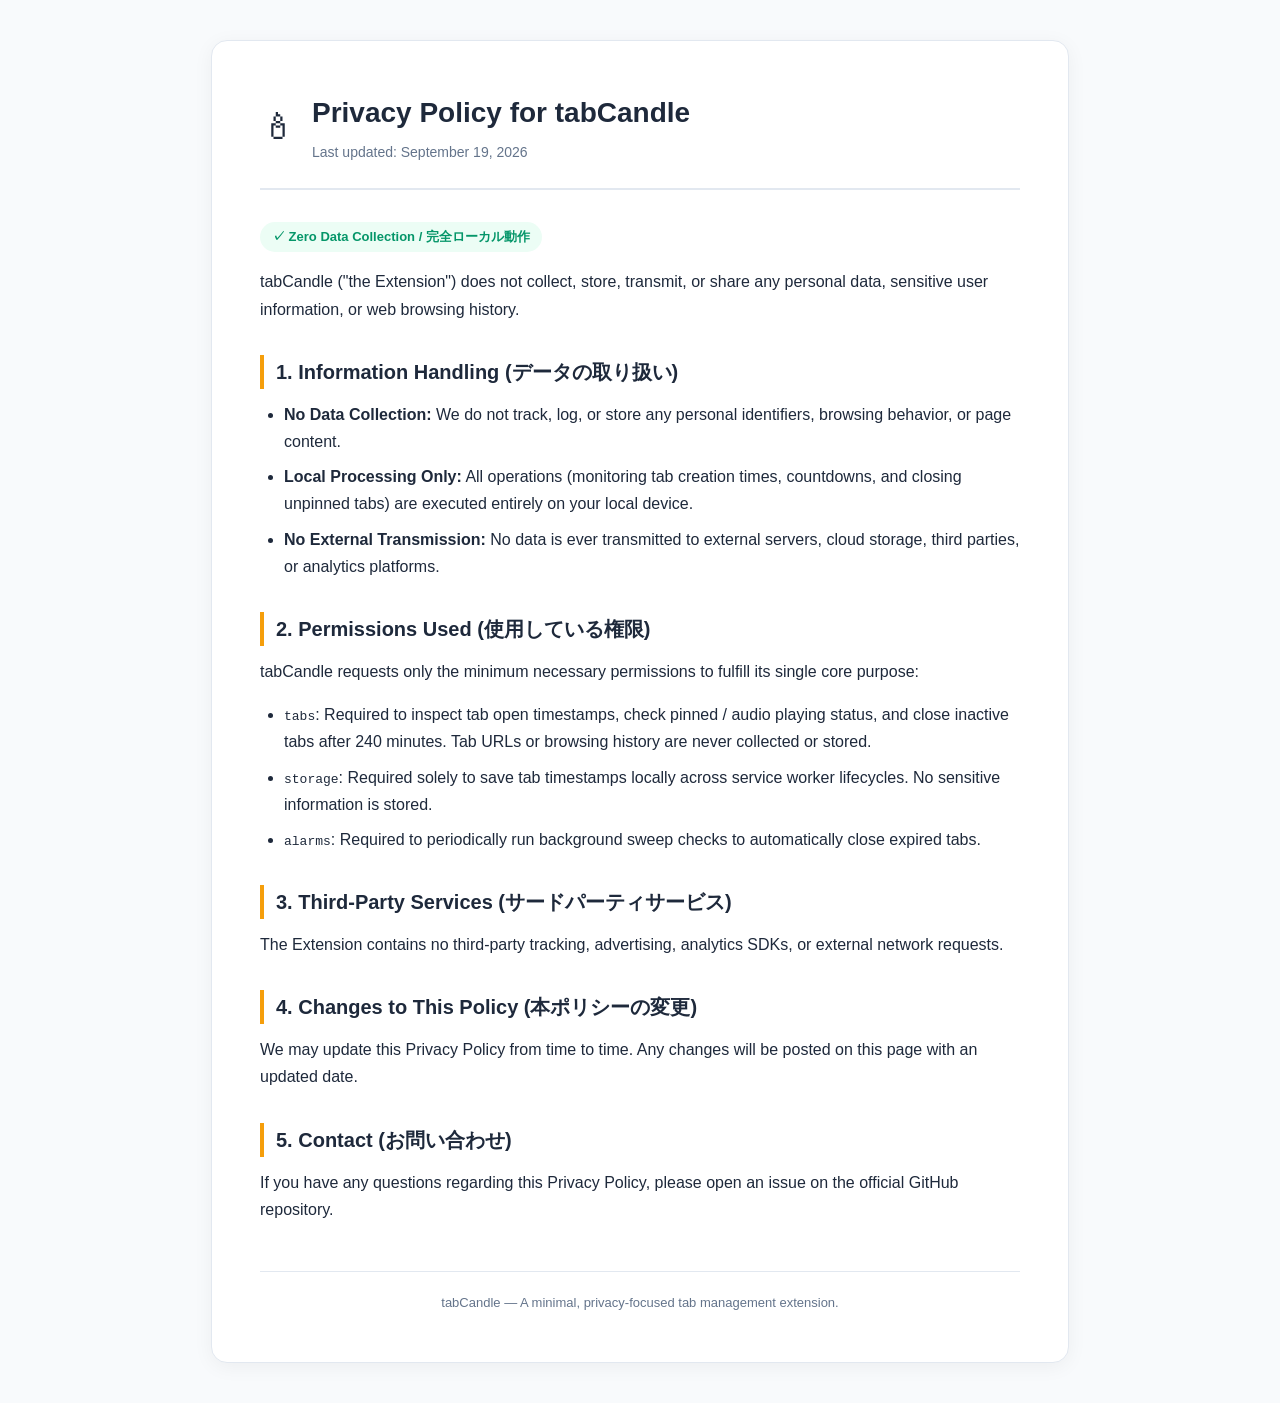
==== docs/index.html @ 3903515b "feat: release v2.3.0 and add privacy policy for GitHub Pages" ====
<!DOCTYPE html>
<html lang="ja">
<head>
  <meta charset="UTF-8">
  <meta name="viewport" content="width=device-width, initial-scale=1.0">
  <title>Privacy Policy - tabCandle</title>
  <style>
    :root {
      --bg: #f8fafc;
      --card-bg: #ffffff;
      --text-main: #1e293b;
      --text-muted: #64748b;
      --primary: #f59e0b;
      --border: #e2e8f0;
    }
    @media (prefers-color-scheme: dark) {
      :root {
        --bg: #0f172a;
        --card-bg: #1e293b;
        --text-main: #f8fafc;
        --text-muted: #94a3b8;
        --border: #334155;
      }
    }
    body {
      font-family: -apple-system, BlinkMacSystemFont, "Segoe UI", Roboto, "Helvetica Neue", Arial, sans-serif;
      line-height: 1.7;
      color: var(--text-main);
      background-color: var(--bg);
      margin: 0;
      padding: 40px 20px;
    }
    .container {
      max-width: 760px;
      margin: 0 auto;
      background: var(--card-bg);
      padding: 48px;
      border-radius: 16px;
      box-shadow: 0 4px 20px rgba(0, 0, 0, 0.05);
      border: 1px solid var(--border);
    }
    .header {
      display: flex;
      align-items: center;
      gap: 16px;
      border-bottom: 2px solid var(--border);
      padding-bottom: 24px;
      margin-bottom: 32px;
    }
    .header .icon {
      font-size: 36px;
    }
    .header h1 {
      margin: 0;
      font-size: 28px;
      font-weight: 700;
    }
    .date {
      color: var(--text-muted);
      font-size: 14px;
      margin-top: 4px;
    }
    h2 {
      font-size: 20px;
      margin-top: 32px;
      margin-bottom: 12px;
      border-left: 4px solid var(--primary);
      padding-left: 12px;
    }
    p, ul {
      margin: 0 0 16px 0;
    }
    ul {
      padding-left: 24px;
    }
    li {
      margin-bottom: 8px;
    }
    .badge {
      display: inline-block;
      background: #ecfdf5;
      color: #059669;
      padding: 4px 12px;
      border-radius: 9999px;
      font-size: 13px;
      font-weight: 600;
      margin-bottom: 16px;
    }
    footer {
      margin-top: 48px;
      border-top: 1px solid var(--border);
      padding-top: 20px;
      color: var(--text-muted);
      font-size: 13px;
      text-align: center;
    }
  </style>
</head>
<body>
  <div class="container">
    <div class="header">
      <div class="icon">🕯</div>
      <div>
        <h1>Privacy Policy for tabCandle</h1>
        <div class="date">Last updated: September 19, 2026</div>
      </div>
    </div>

    <div class="badge">✓ Zero Data Collection / 完全ローカル動作</div>

    <p>
      tabCandle ("the Extension") does not collect, store, transmit, or share any personal data, sensitive user information, or web browsing history.
    </p>

    <h2>1. Information Handling (データの取り扱い)</h2>
    <ul>
      <li><strong>No Data Collection:</strong> We do not track, log, or store any personal identifiers, browsing behavior, or page content.</li>
      <li><strong>Local Processing Only:</strong> All operations (monitoring tab creation times, countdowns, and closing unpinned tabs) are executed entirely on your local device.</li>
      <li><strong>No External Transmission:</strong> No data is ever transmitted to external servers, cloud storage, third parties, or analytics platforms.</li>
    </ul>

    <h2>2. Permissions Used (使用している権限)</h2>
    <p>tabCandle requests only the minimum necessary permissions to fulfill its single core purpose:</p>
    <ul>
      <li><code>tabs</code>: Required to inspect tab open timestamps, check pinned / audio playing status, and close inactive tabs after 240 minutes. Tab URLs or browsing history are never collected or stored.</li>
      <li><code>storage</code>: Required solely to save tab timestamps locally across service worker lifecycles. No sensitive information is stored.</li>
      <li><code>alarms</code>: Required to periodically run background sweep checks to automatically close expired tabs.</li>
    </ul>

    <h2>3. Third-Party Services (サードパーティサービス)</h2>
    <p>The Extension contains no third-party tracking, advertising, analytics SDKs, or external network requests.</p>

    <h2>4. Changes to This Policy (本ポリシーの変更)</h2>
    <p>We may update this Privacy Policy from time to time. Any changes will be posted on this page with an updated date.</p>

    <h2>5. Contact (お問い合わせ)</h2>
    <p>If you have any questions regarding this Privacy Policy, please open an issue on the official GitHub repository.</p>

    <footer>
      tabCandle — A minimal, privacy-focused tab management extension.
    </footer>
  </div>
</body>
</html>
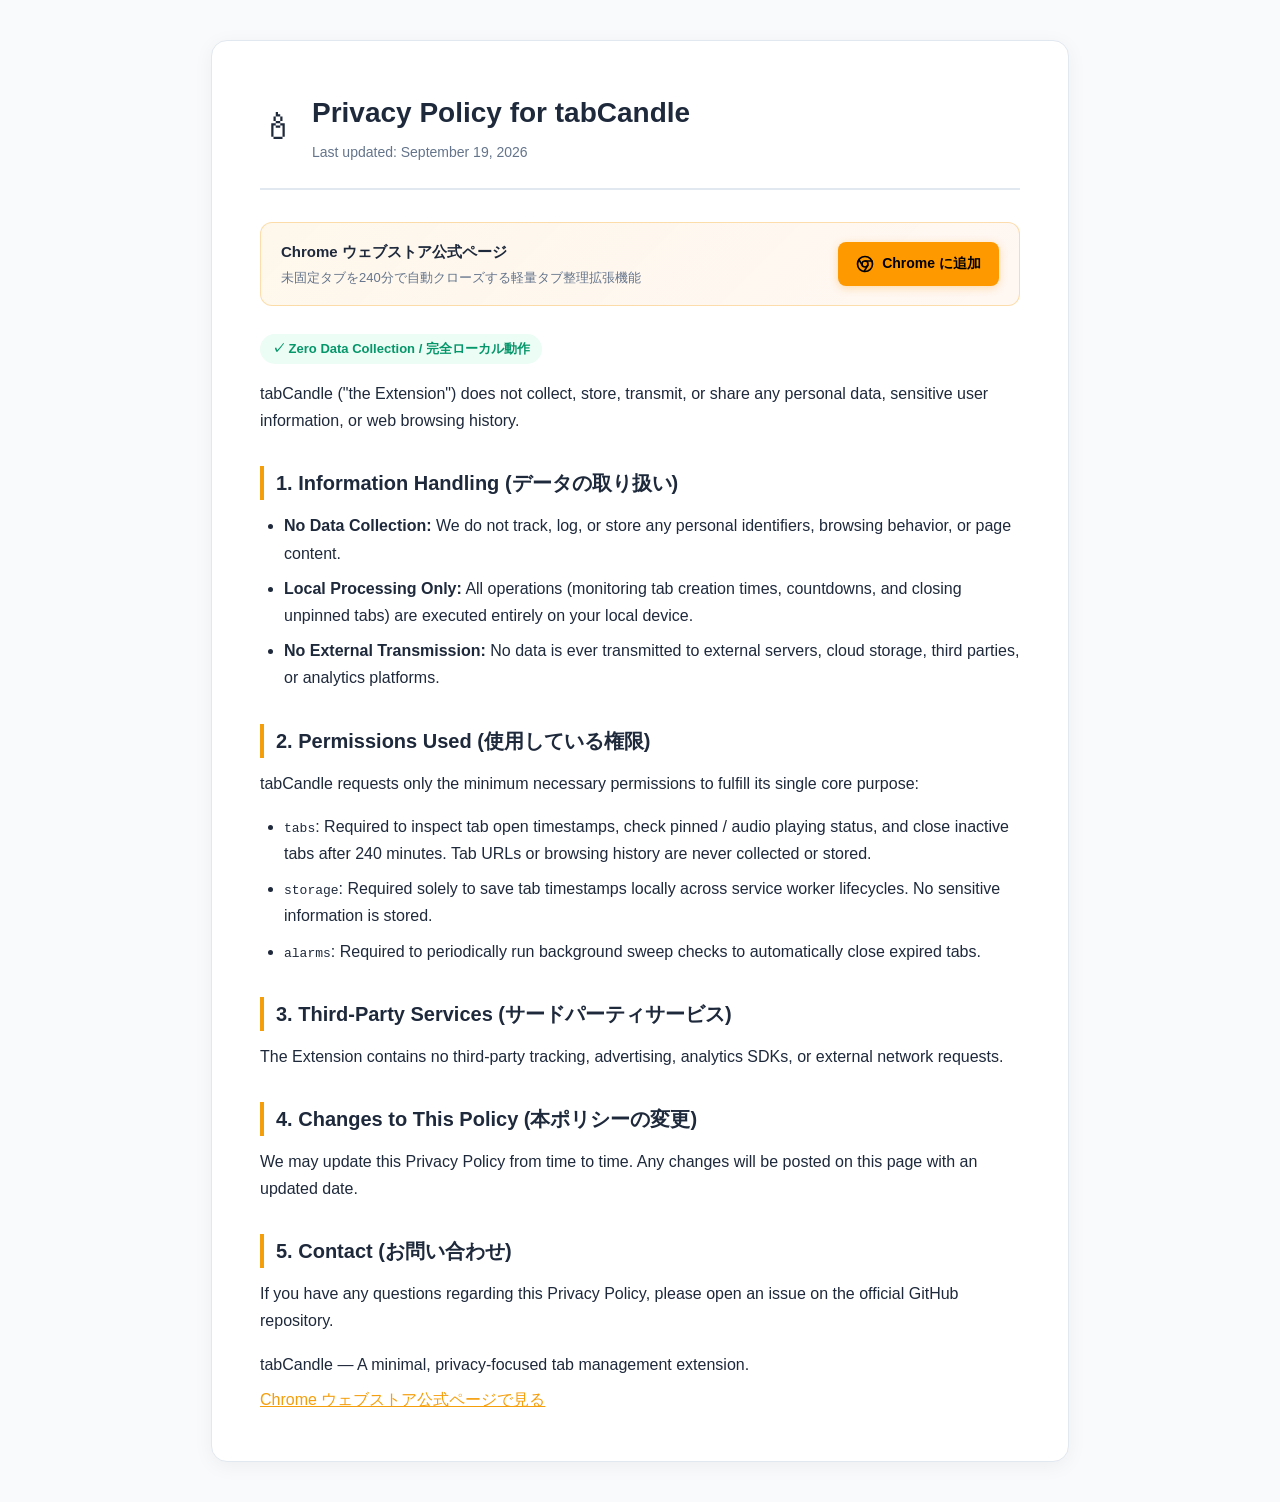
==== commit ebcf41c9: "feat: add Chrome Web Store link to GitHub Pages and README" ====
--- a/docs/index.html
+++ b/docs/index.html
@@ -86,13 +86,66 @@
       font-weight: 600;
       margin-bottom: 16px;
     }
-    footer {
-      margin-top: 48px;
-      border-top: 1px solid var(--border);
-      padding-top: 20px;
+    .store-banner {
+      display: flex;
+      align-items: center;
+      justify-content: space-between;
+      gap: 16px;
+      background: linear-gradient(135deg, rgba(245, 158, 11, 0.08), rgba(255, 102, 0, 0.05));
+      border: 1px solid rgba(245, 158, 11, 0.3);
+      border-radius: 12px;
+      padding: 16px 20px;
+      margin-bottom: 28px;
+    }
+    .store-banner-text {
+      display: flex;
+      flex-direction: column;
+      gap: 2px;
+    }
+    .store-banner-title {
+      font-size: 15px;
+      font-weight: 700;
+      color: var(--text-main);
+    }
+    .store-banner-sub {
+      font-size: 13px;
       color: var(--text-muted);
-      font-size: 13px;
-      text-align: center;
+    }
+    .store-btn {
+      display: inline-flex;
+      align-items: center;
+      gap: 8px;
+      background-color: #ff9900;
+      color: #000000;
+      text-decoration: none;
+      font-size: 14px;
+      font-weight: 700;
+      padding: 10px 18px;
+      border-radius: 8px;
+      white-space: nowrap;
+      transition: all 0.2s ease;
+      box-shadow: 0 2px 8px rgba(255, 153, 0, 0.3);
+    }
+    .store-btn:hover {
+      background-color: #ffaa22;
+      transform: translateY(-1px);
+      box-shadow: 0 4px 12px rgba(255, 153, 0, 0.4);
+    }
+    .footer-link {
+      color: var(--primary);
+      text-decoration: underline;
+      display: inline-block;
+      margin-top: 8px;
+    }
+    @media (max-width: 600px) {
+      .store-banner {
+        flex-direction: column;
+        align-items: flex-start;
+      }
+      .store-btn {
+        width: 100%;
+        justify-content: center;
+      }
     }
   </style>
 </head>
@@ -106,6 +159,17 @@
       </div>
     </div>
 
+    <div class="store-banner">
+      <div class="store-banner-text">
+        <div class="store-banner-title">Chrome ウェブストア公式ページ</div>
+        <div class="store-banner-sub">未固定タブを240分で自動クローズする軽量タブ整理拡張機能</div>
+      </div>
+      <a href="https://chromewebstore.google.com/detail/tabcandle/eghieefcaocdlamkpefmemmbepdgkdac" target="_blank" rel="noopener noreferrer" class="store-btn">
+        <svg width="18" height="18" viewBox="0 0 24 24" fill="none" stroke="currentColor" stroke-width="2.2" stroke-linecap="round" stroke-linejoin="round"><circle cx="12" cy="12" r="10"/><circle cx="12" cy="12" r="4"/><line x1="21.17" y1="8" x2="12" y2="8"/><line x1="3.95" y1="6.06" x2="8.54" y2="14"/><line x1="10.88" y1="21.94" x2="15.46" y2="14"/></svg>
+        Chrome に追加
+      </a>
+    </div>
+
     <div class="badge">✓ Zero Data Collection / 完全ローカル動作</div>
 
     <p>
@@ -137,7 +201,10 @@
     <p>If you have any questions regarding this Privacy Policy, please open an issue on the official GitHub repository.</p>
 
     <footer>
-      tabCandle — A minimal, privacy-focused tab management extension.
+      tabCandle — A minimal, privacy-focused tab management extension.<br>
+      <a href="https://chromewebstore.google.com/detail/tabcandle/eghieefcaocdlamkpefmemmbepdgkdac" target="_blank" rel="noopener noreferrer" class="footer-link">
+        Chrome ウェブストア公式ページで見る
+      </a>
     </footer>
   </div>
 </body>
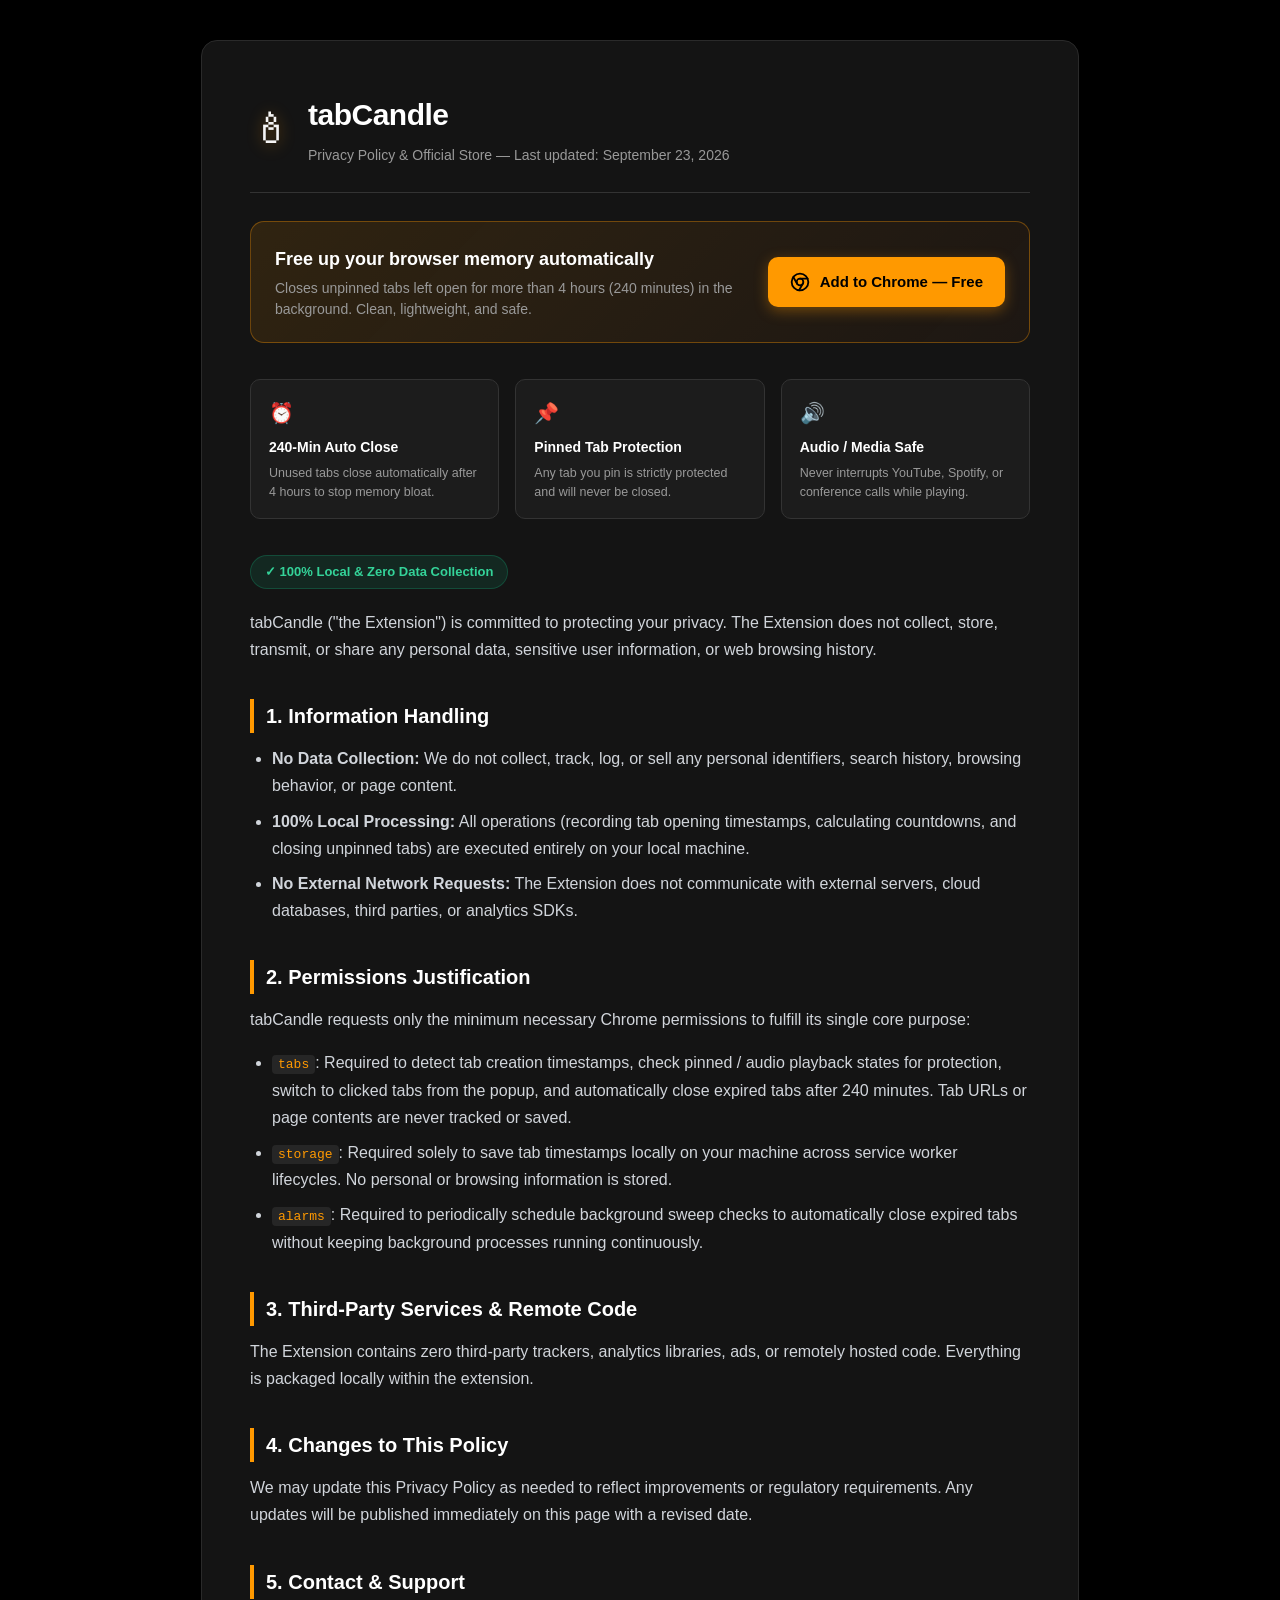
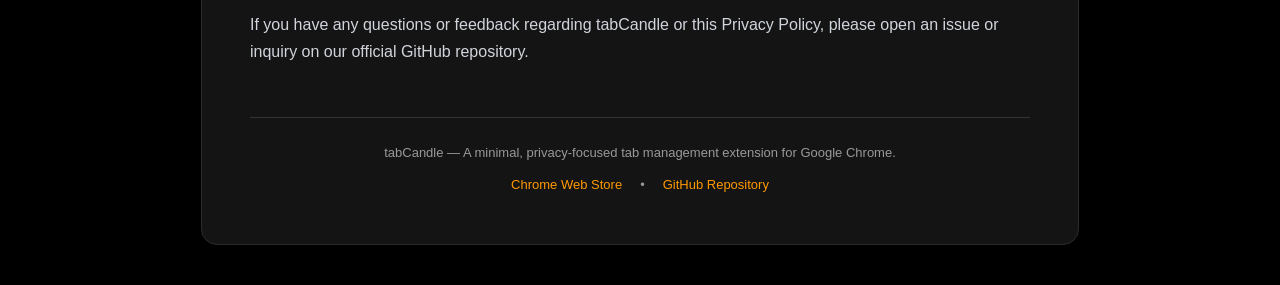
==== commit 516de12e: "docs: localize GitHub Pages and README for English-speaking users" ====
--- a/docs/index.html
+++ b/docs/index.html
@@ -1,26 +1,20 @@
 <!DOCTYPE html>
-<html lang="ja">
+<html lang="en">
 <head>
   <meta charset="UTF-8">
   <meta name="viewport" content="width=device-width, initial-scale=1.0">
-  <title>Privacy Policy - tabCandle</title>
+  <title>tabCandle - Privacy Policy & Official Store</title>
+  <meta name="description" content="tabCandle automatically closes unpinned tabs after 240 minutes in Chrome. 100% private, local processing, and zero data collection.">
   <style>
     :root {
-      --bg: #f8fafc;
-      --card-bg: #ffffff;
-      --text-main: #1e293b;
-      --text-muted: #64748b;
-      --primary: #f59e0b;
-      --border: #e2e8f0;
-    }
-    @media (prefers-color-scheme: dark) {
-      :root {
-        --bg: #0f172a;
-        --card-bg: #1e293b;
-        --text-main: #f8fafc;
-        --text-muted: #94a3b8;
-        --border: #334155;
-      }
+      --bg: #000000;
+      --card-bg: #141414;
+      --card-border: #2a2a2a;
+      --text-main: #f5f5f5;
+      --text-muted: #999999;
+      --primary: #ff9900;
+      --primary-hover: #ffaa22;
+      --border: #333333;
     }
     body {
       font-family: -apple-system, BlinkMacSystemFont, "Segoe UI", Roboto, "Helvetica Neue", Arial, sans-serif;
@@ -31,119 +25,187 @@
       padding: 40px 20px;
     }
     .container {
-      max-width: 760px;
+      max-width: 780px;
       margin: 0 auto;
       background: var(--card-bg);
       padding: 48px;
       border-radius: 16px;
-      box-shadow: 0 4px 20px rgba(0, 0, 0, 0.05);
-      border: 1px solid var(--border);
+      box-shadow: 0 10px 30px rgba(0, 0, 0, 0.5);
+      border: 1px solid var(--card-border);
     }
     .header {
       display: flex;
       align-items: center;
       gap: 16px;
-      border-bottom: 2px solid var(--border);
+      border-bottom: 1px solid var(--border);
       padding-bottom: 24px;
-      margin-bottom: 32px;
+      margin-bottom: 28px;
     }
     .header .icon {
-      font-size: 36px;
+      font-size: 42px;
+      filter: drop-shadow(0 2px 8px rgba(255, 153, 0, 0.4));
     }
     .header h1 {
       margin: 0;
-      font-size: 28px;
-      font-weight: 700;
+      font-size: 30px;
+      font-weight: 800;
+      letter-spacing: -0.5px;
+      color: #ffffff;
     }
     .date {
       color: var(--text-muted);
       font-size: 14px;
       margin-top: 4px;
     }
-    h2 {
+    .hero-banner {
+      display: flex;
+      align-items: center;
+      justify-content: space-between;
+      gap: 20px;
+      background: linear-gradient(135deg, rgba(255, 153, 0, 0.12), rgba(255, 102, 0, 0.04));
+      border: 1px solid rgba(255, 153, 0, 0.35);
+      border-radius: 14px;
+      padding: 22px 24px;
+      margin-bottom: 36px;
+    }
+    .hero-text {
+      display: flex;
+      flex-direction: column;
+      gap: 4px;
+    }
+    .hero-title {
+      font-size: 18px;
+      font-weight: 700;
+      color: #ffffff;
+    }
+    .hero-sub {
+      font-size: 14px;
+      color: var(--text-muted);
+      line-height: 1.5;
+    }
+    .store-btn {
+      display: inline-flex;
+      align-items: center;
+      gap: 10px;
+      background-color: var(--primary);
+      color: #000000;
+      text-decoration: none;
+      font-size: 15px;
+      font-weight: 700;
+      padding: 12px 22px;
+      border-radius: 10px;
+      white-space: nowrap;
+      transition: all 0.2s ease;
+      box-shadow: 0 4px 14px rgba(255, 153, 0, 0.35);
+    }
+    .store-btn:hover {
+      background-color: var(--primary-hover);
+      transform: translateY(-2px);
+      box-shadow: 0 6px 20px rgba(255, 153, 0, 0.5);
+    }
+    .store-btn svg {
+      width: 20px;
+      height: 20px;
+    }
+    .features-grid {
+      display: grid;
+      grid-template-columns: repeat(auto-fit, minmax(220px, 1fr));
+      gap: 16px;
+      margin: 28px 0 36px 0;
+    }
+    .feature-card {
+      background: #1c1c1c;
+      border: 1px solid var(--border);
+      border-radius: 10px;
+      padding: 16px 18px;
+    }
+    .feature-card .f-icon {
       font-size: 20px;
-      margin-top: 32px;
-      margin-bottom: 12px;
-      border-left: 4px solid var(--primary);
-      padding-left: 12px;
-    }
-    p, ul {
-      margin: 0 0 16px 0;
-    }
-    ul {
-      padding-left: 24px;
-    }
-    li {
-      margin-bottom: 8px;
+      margin-bottom: 6px;
+    }
+    .feature-card .f-title {
+      font-size: 14px;
+      font-weight: 700;
+      color: #ffffff;
+      margin-bottom: 4px;
+    }
+    .feature-card .f-desc {
+      font-size: 12.5px;
+      color: var(--text-muted);
+      line-height: 1.5;
     }
     .badge {
-      display: inline-block;
-      background: #ecfdf5;
-      color: #059669;
-      padding: 4px 12px;
+      display: inline-flex;
+      align-items: center;
+      gap: 6px;
+      background: rgba(16, 185, 129, 0.12);
+      color: #34d399;
+      border: 1px solid rgba(16, 185, 129, 0.25);
+      padding: 5px 14px;
       border-radius: 9999px;
       font-size: 13px;
       font-weight: 600;
-      margin-bottom: 16px;
-    }
-    .store-banner {
-      display: flex;
-      align-items: center;
-      justify-content: space-between;
-      gap: 16px;
-      background: linear-gradient(135deg, rgba(245, 158, 11, 0.08), rgba(255, 102, 0, 0.05));
-      border: 1px solid rgba(245, 158, 11, 0.3);
-      border-radius: 12px;
-      padding: 16px 20px;
-      margin-bottom: 28px;
-    }
-    .store-banner-text {
+      margin-bottom: 20px;
+    }
+    h2 {
+      font-size: 20px;
+      margin-top: 36px;
+      margin-bottom: 12px;
+      color: #ffffff;
+      border-left: 4px solid var(--primary);
+      padding-left: 12px;
+    }
+    p, ul {
+      margin: 0 0 16px 0;
+      color: #d1d5db;
+    }
+    ul {
+      padding-left: 22px;
+    }
+    li {
+      margin-bottom: 8px;
+    }
+    code {
+      background: #262626;
+      color: var(--primary);
+      padding: 2px 6px;
+      border-radius: 4px;
+      font-size: 13px;
+    }
+    footer {
+      margin-top: 52px;
+      border-top: 1px solid var(--border);
+      padding-top: 24px;
+      color: var(--text-muted);
+      font-size: 13px;
+      text-align: center;
       display: flex;
       flex-direction: column;
-      gap: 2px;
-    }
-    .store-banner-title {
-      font-size: 15px;
-      font-weight: 700;
-      color: var(--text-main);
-    }
-    .store-banner-sub {
-      font-size: 13px;
-      color: var(--text-muted);
-    }
-    .store-btn {
-      display: inline-flex;
-      align-items: center;
-      gap: 8px;
-      background-color: #ff9900;
-      color: #000000;
+      gap: 10px;
+      align-items: center;
+    }
+    .footer-links {
+      display: flex;
+      gap: 18px;
+    }
+    .footer-links a {
+      color: var(--primary);
       text-decoration: none;
-      font-size: 14px;
-      font-weight: 700;
-      padding: 10px 18px;
-      border-radius: 8px;
-      white-space: nowrap;
-      transition: all 0.2s ease;
-      box-shadow: 0 2px 8px rgba(255, 153, 0, 0.3);
-    }
-    .store-btn:hover {
-      background-color: #ffaa22;
-      transform: translateY(-1px);
-      box-shadow: 0 4px 12px rgba(255, 153, 0, 0.4);
-    }
-    .footer-link {
-      color: var(--primary);
+      font-weight: 500;
+    }
+    .footer-links a:hover {
       text-decoration: underline;
-      display: inline-block;
-      margin-top: 8px;
-    }
-    @media (max-width: 600px) {
-      .store-banner {
+    }
+    @media (max-width: 640px) {
+      .container {
+        padding: 28px 20px;
+      }
+      .hero-banner {
         flex-direction: column;
-        align-items: flex-start;
+        align-items: stretch;
+        text-align: center;
       }
       .store-btn {
-        width: 100%;
         justify-content: center;
       }
     }
@@ -151,60 +213,80 @@
 </head>
 <body>
   <div class="container">
-    <div class="header">
+    <header class="header">
       <div class="icon">🕯</div>
       <div>
-        <h1>Privacy Policy for tabCandle</h1>
-        <div class="date">Last updated: September 19, 2026</div>
-      </div>
-    </div>
-
-    <div class="store-banner">
-      <div class="store-banner-text">
-        <div class="store-banner-title">Chrome ウェブストア公式ページ</div>
-        <div class="store-banner-sub">未固定タブを240分で自動クローズする軽量タブ整理拡張機能</div>
+        <h1>tabCandle</h1>
+        <div class="date">Privacy Policy & Official Store — Last updated: September 23, 2026</div>
+      </div>
+    </header>
+
+    <div class="hero-banner">
+      <div class="hero-text">
+        <div class="hero-title">Free up your browser memory automatically</div>
+        <div class="hero-sub">Closes unpinned tabs left open for more than 4 hours (240 minutes) in the background. Clean, lightweight, and safe.</div>
       </div>
       <a href="https://chromewebstore.google.com/detail/tabcandle/eghieefcaocdlamkpefmemmbepdgkdac" target="_blank" rel="noopener noreferrer" class="store-btn">
-        <svg width="18" height="18" viewBox="0 0 24 24" fill="none" stroke="currentColor" stroke-width="2.2" stroke-linecap="round" stroke-linejoin="round"><circle cx="12" cy="12" r="10"/><circle cx="12" cy="12" r="4"/><line x1="21.17" y1="8" x2="12" y2="8"/><line x1="3.95" y1="6.06" x2="8.54" y2="14"/><line x1="10.88" y1="21.94" x2="15.46" y2="14"/></svg>
-        Chrome に追加
+        <svg viewBox="0 0 24 24" fill="none" stroke="currentColor" stroke-width="2.2" stroke-linecap="round" stroke-linejoin="round"><circle cx="12" cy="12" r="10"/><circle cx="12" cy="12" r="4"/><line x1="21.17" y1="8" x2="12" y2="8"/><line x1="3.95" y1="6.06" x2="8.54" y2="14"/><line x1="10.88" y1="21.94" x2="15.46" y2="14"/></svg>
+        Add to Chrome — Free
       </a>
     </div>
 
-    <div class="badge">✓ Zero Data Collection / 完全ローカル動作</div>
+    <div class="features-grid">
+      <div class="feature-card">
+        <div class="f-icon">⏰</div>
+        <div class="f-title">240-Min Auto Close</div>
+        <div class="f-desc">Unused tabs close automatically after 4 hours to stop memory bloat.</div>
+      </div>
+      <div class="feature-card">
+        <div class="f-icon">📌</div>
+        <div class="f-title">Pinned Tab Protection</div>
+        <div class="f-desc">Any tab you pin is strictly protected and will never be closed.</div>
+      </div>
+      <div class="feature-card">
+        <div class="f-icon">🔊</div>
+        <div class="f-title">Audio / Media Safe</div>
+        <div class="f-desc">Never interrupts YouTube, Spotify, or conference calls while playing.</div>
+      </div>
+    </div>
+
+    <div class="badge">✓ 100% Local & Zero Data Collection</div>
 
     <p>
-      tabCandle ("the Extension") does not collect, store, transmit, or share any personal data, sensitive user information, or web browsing history.
+      tabCandle ("the Extension") is committed to protecting your privacy. The Extension does not collect, store, transmit, or share any personal data, sensitive user information, or web browsing history.
     </p>
 
-    <h2>1. Information Handling (データの取り扱い)</h2>
+    <h2>1. Information Handling</h2>
     <ul>
-      <li><strong>No Data Collection:</strong> We do not track, log, or store any personal identifiers, browsing behavior, or page content.</li>
-      <li><strong>Local Processing Only:</strong> All operations (monitoring tab creation times, countdowns, and closing unpinned tabs) are executed entirely on your local device.</li>
-      <li><strong>No External Transmission:</strong> No data is ever transmitted to external servers, cloud storage, third parties, or analytics platforms.</li>
+      <li><strong>No Data Collection:</strong> We do not collect, track, log, or sell any personal identifiers, search history, browsing behavior, or page content.</li>
+      <li><strong>100% Local Processing:</strong> All operations (recording tab opening timestamps, calculating countdowns, and closing unpinned tabs) are executed entirely on your local machine.</li>
+      <li><strong>No External Network Requests:</strong> The Extension does not communicate with external servers, cloud databases, third parties, or analytics SDKs.</li>
     </ul>
 
-    <h2>2. Permissions Used (使用している権限)</h2>
-    <p>tabCandle requests only the minimum necessary permissions to fulfill its single core purpose:</p>
+    <h2>2. Permissions Justification</h2>
+    <p>tabCandle requests only the minimum necessary Chrome permissions to fulfill its single core purpose:</p>
     <ul>
-      <li><code>tabs</code>: Required to inspect tab open timestamps, check pinned / audio playing status, and close inactive tabs after 240 minutes. Tab URLs or browsing history are never collected or stored.</li>
-      <li><code>storage</code>: Required solely to save tab timestamps locally across service worker lifecycles. No sensitive information is stored.</li>
-      <li><code>alarms</code>: Required to periodically run background sweep checks to automatically close expired tabs.</li>
+      <li><code>tabs</code>: Required to detect tab creation timestamps, check pinned / audio playback states for protection, switch to clicked tabs from the popup, and automatically close expired tabs after 240 minutes. Tab URLs or page contents are never tracked or saved.</li>
+      <li><code>storage</code>: Required solely to save tab timestamps locally on your machine across service worker lifecycles. No personal or browsing information is stored.</li>
+      <li><code>alarms</code>: Required to periodically schedule background sweep checks to automatically close expired tabs without keeping background processes running continuously.</li>
     </ul>
 
-    <h2>3. Third-Party Services (サードパーティサービス)</h2>
-    <p>The Extension contains no third-party tracking, advertising, analytics SDKs, or external network requests.</p>
-
-    <h2>4. Changes to This Policy (本ポリシーの変更)</h2>
-    <p>We may update this Privacy Policy from time to time. Any changes will be posted on this page with an updated date.</p>
-
-    <h2>5. Contact (お問い合わせ)</h2>
-    <p>If you have any questions regarding this Privacy Policy, please open an issue on the official GitHub repository.</p>
+    <h2>3. Third-Party Services & Remote Code</h2>
+    <p>The Extension contains zero third-party trackers, analytics libraries, ads, or remotely hosted code. Everything is packaged locally within the extension.</p>
+
+    <h2>4. Changes to This Policy</h2>
+    <p>We may update this Privacy Policy as needed to reflect improvements or regulatory requirements. Any updates will be published immediately on this page with a revised date.</p>
+
+    <h2>5. Contact & Support</h2>
+    <p>If you have any questions or feedback regarding tabCandle or this Privacy Policy, please open an issue or inquiry on our official GitHub repository.</p>
 
     <footer>
-      tabCandle — A minimal, privacy-focused tab management extension.<br>
-      <a href="https://chromewebstore.google.com/detail/tabcandle/eghieefcaocdlamkpefmemmbepdgkdac" target="_blank" rel="noopener noreferrer" class="footer-link">
-        Chrome ウェブストア公式ページで見る
-      </a>
+      <div>tabCandle — A minimal, privacy-focused tab management extension for Google Chrome.</div>
+      <div class="footer-links">
+        <a href="https://chromewebstore.google.com/detail/tabcandle/eghieefcaocdlamkpefmemmbepdgkdac" target="_blank" rel="noopener noreferrer">Chrome Web Store</a>
+        <span>•</span>
+        <a href="https://github.com/TEACOLA/tabcandle" target="_blank" rel="noopener noreferrer">GitHub Repository</a>
+      </div>
     </footer>
   </div>
 </body>
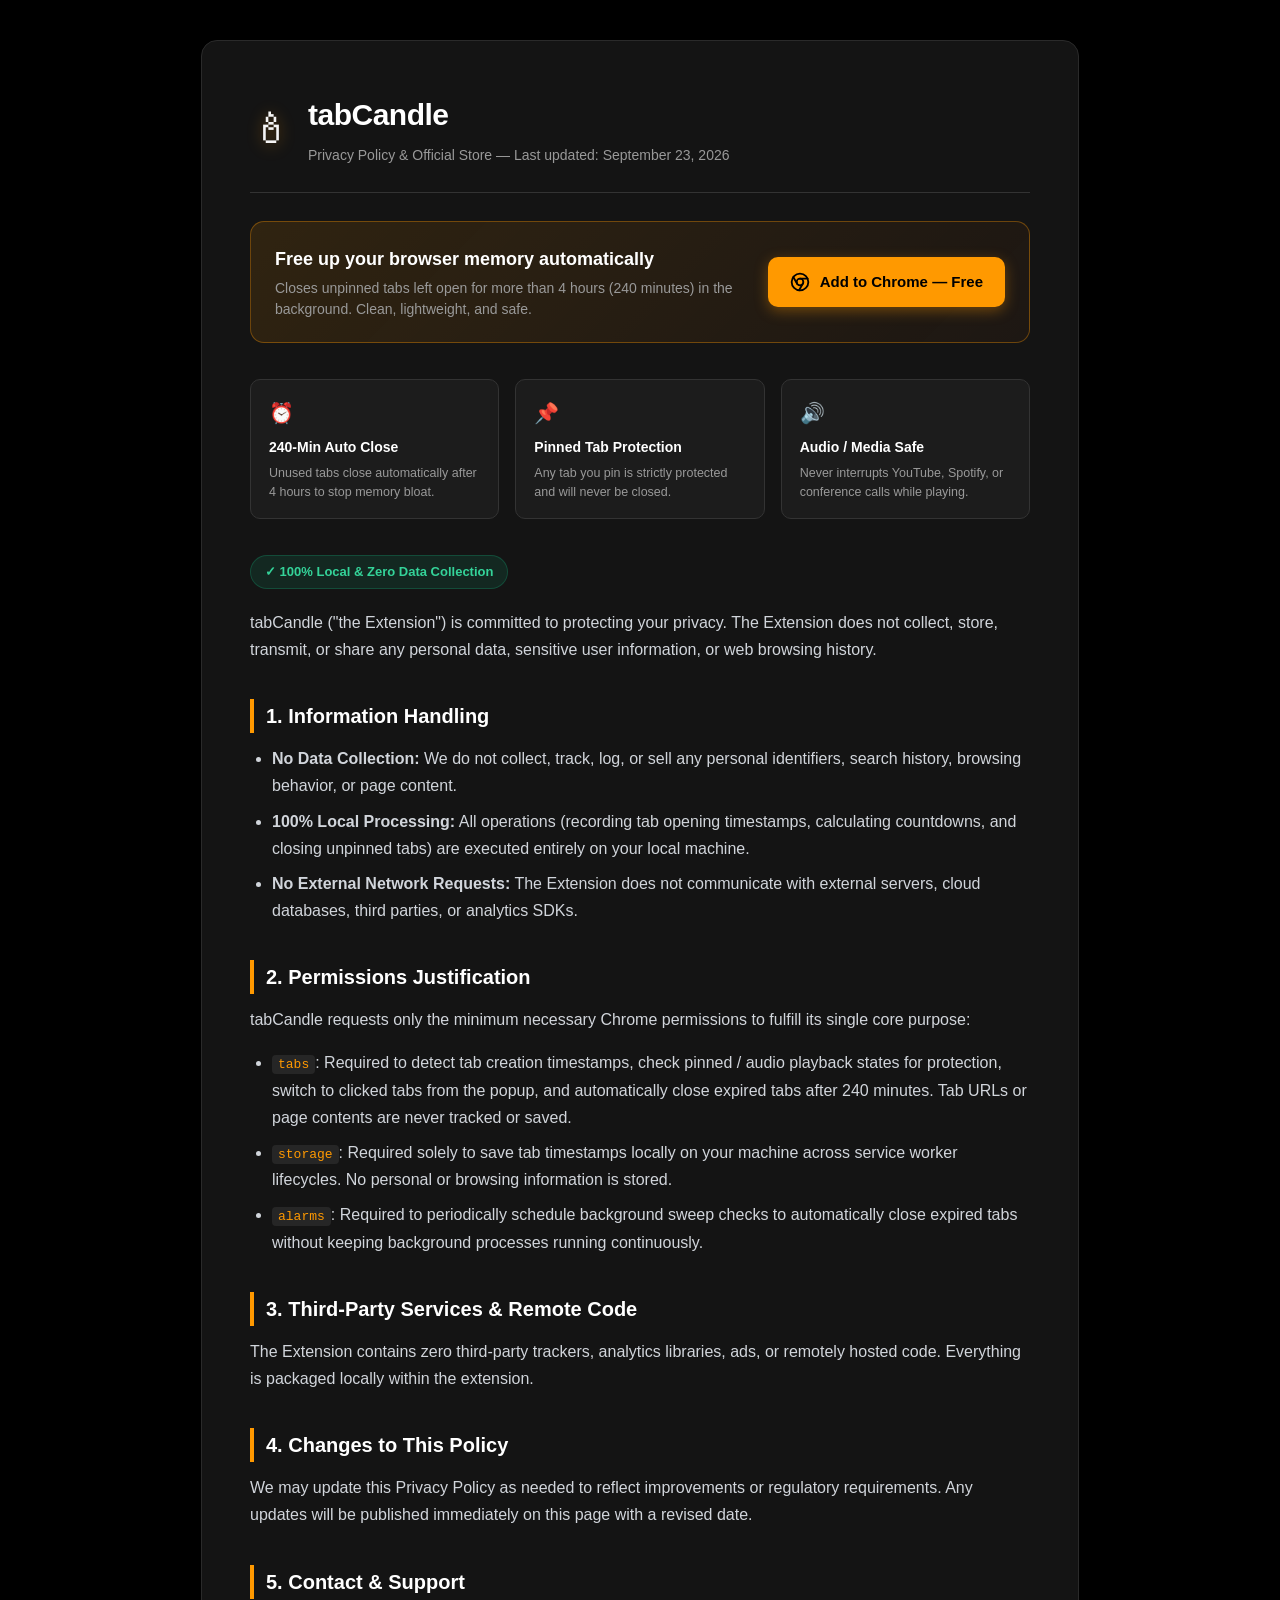
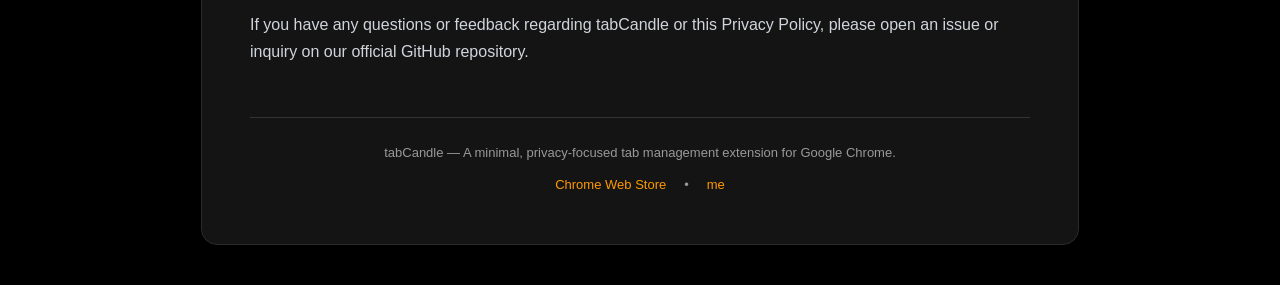
==== commit 2aa7c42d: "docs: update footer link to me pointing to personal site" ====
--- a/docs/index.html
+++ b/docs/index.html
@@ -285,7 +285,7 @@
       <div class="footer-links">
         <a href="https://chromewebstore.google.com/detail/tabcandle/eghieefcaocdlamkpefmemmbepdgkdac" target="_blank" rel="noopener noreferrer">Chrome Web Store</a>
         <span>•</span>
-        <a href="https://github.com/TEACOLA/tabcandle" target="_blank" rel="noopener noreferrer">GitHub Repository</a>
+        <a href="https://teacola.github.io/" target="_blank" rel="noopener noreferrer">me</a>
       </div>
     </footer>
   </div>
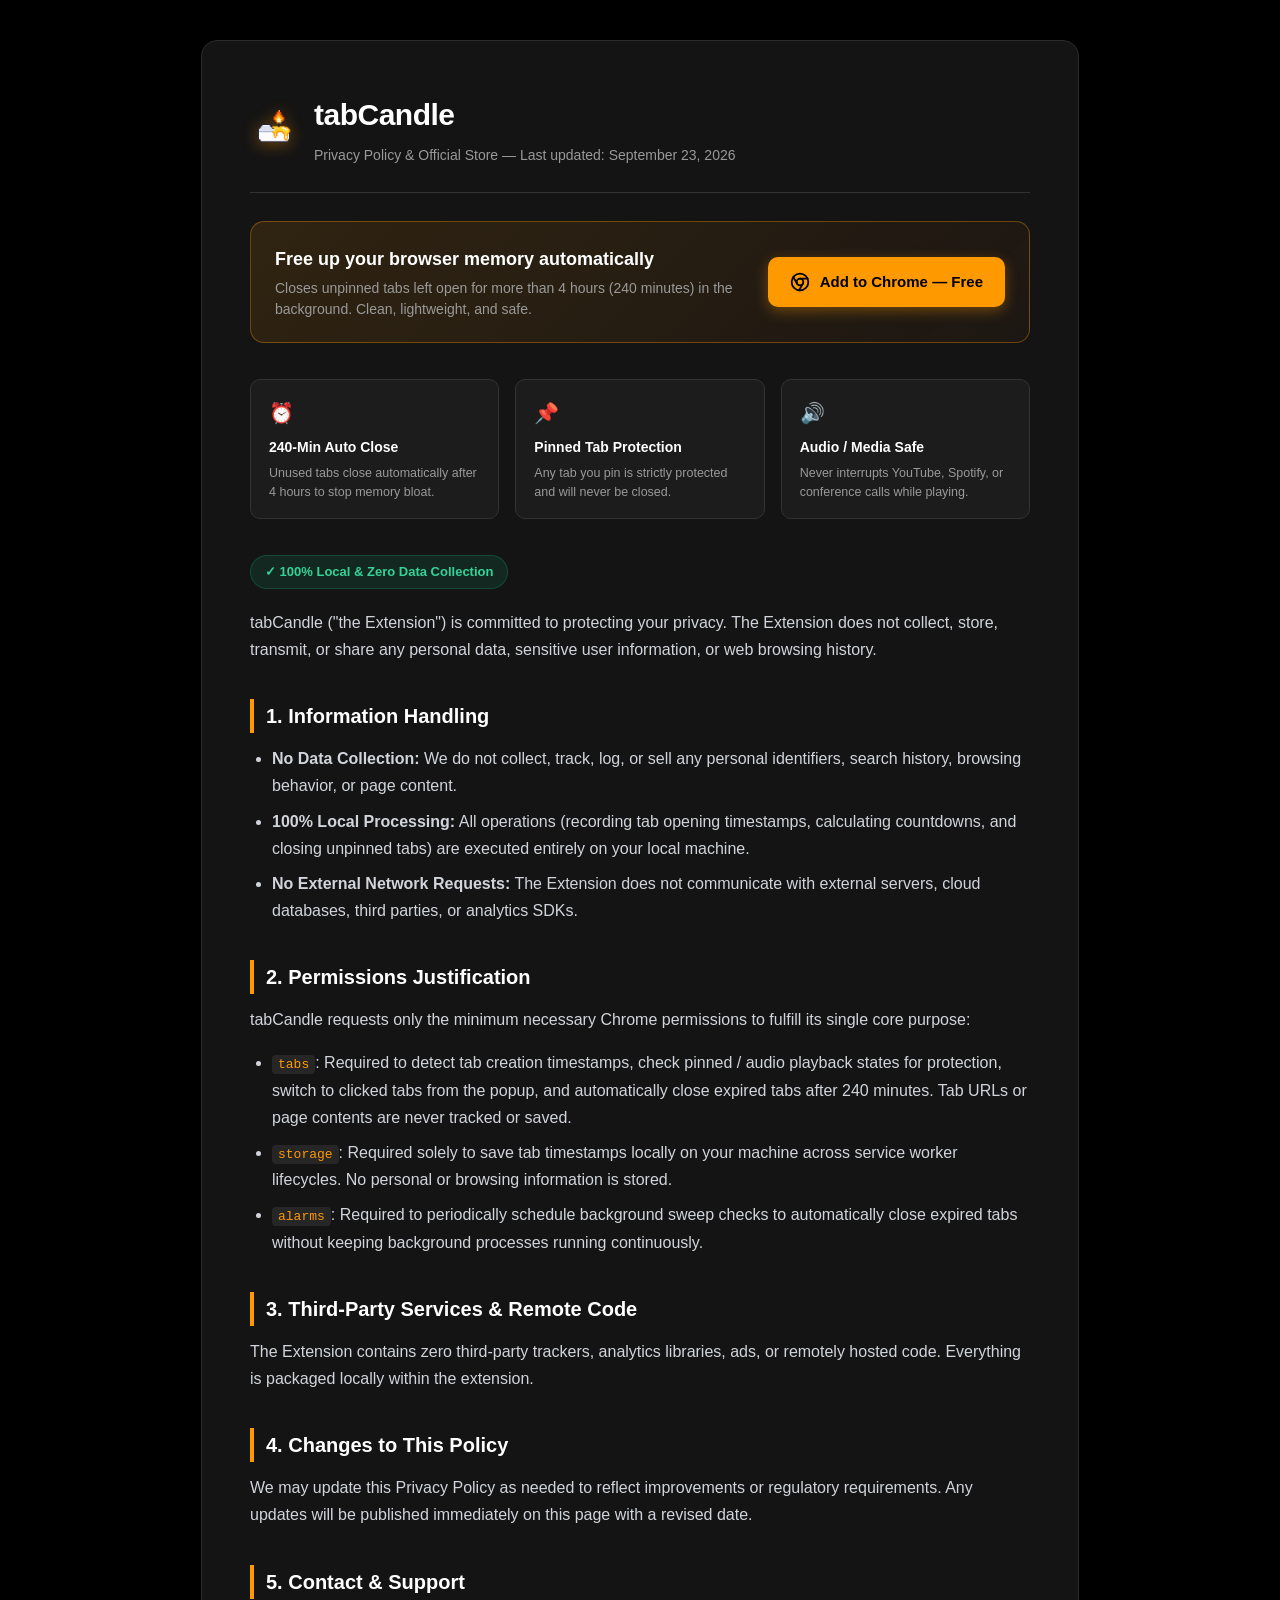
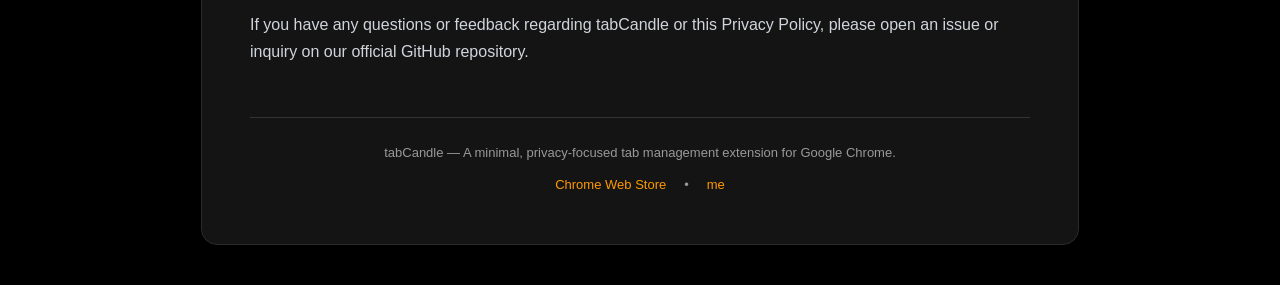
==== commit 1f351d43: "style: update extension icons and replace emoji with icon in docs" ====
--- a/docs/index.html
+++ b/docs/index.html
@@ -5,6 +5,7 @@
   <meta name="viewport" content="width=device-width, initial-scale=1.0">
   <title>tabCandle - Privacy Policy & Official Store</title>
   <meta name="description" content="tabCandle automatically closes unpinned tabs after 240 minutes in Chrome. 100% private, local processing, and zero data collection.">
+  <link rel="icon" type="image/png" href="icon128.png">
   <style>
     :root {
       --bg: #000000;
@@ -42,7 +43,9 @@
       margin-bottom: 28px;
     }
     .header .icon {
-      font-size: 42px;
+      width: 48px;
+      height: 48px;
+      object-fit: contain;
       filter: drop-shadow(0 2px 8px rgba(255, 153, 0, 0.4));
     }
     .header h1 {
@@ -214,7 +217,7 @@
 <body>
   <div class="container">
     <header class="header">
-      <div class="icon">🕯</div>
+      <img src="icon128.png" alt="tabCandle" class="icon" width="48" height="48">
       <div>
         <h1>tabCandle</h1>
         <div class="date">Privacy Policy & Official Store — Last updated: September 23, 2026</div>
